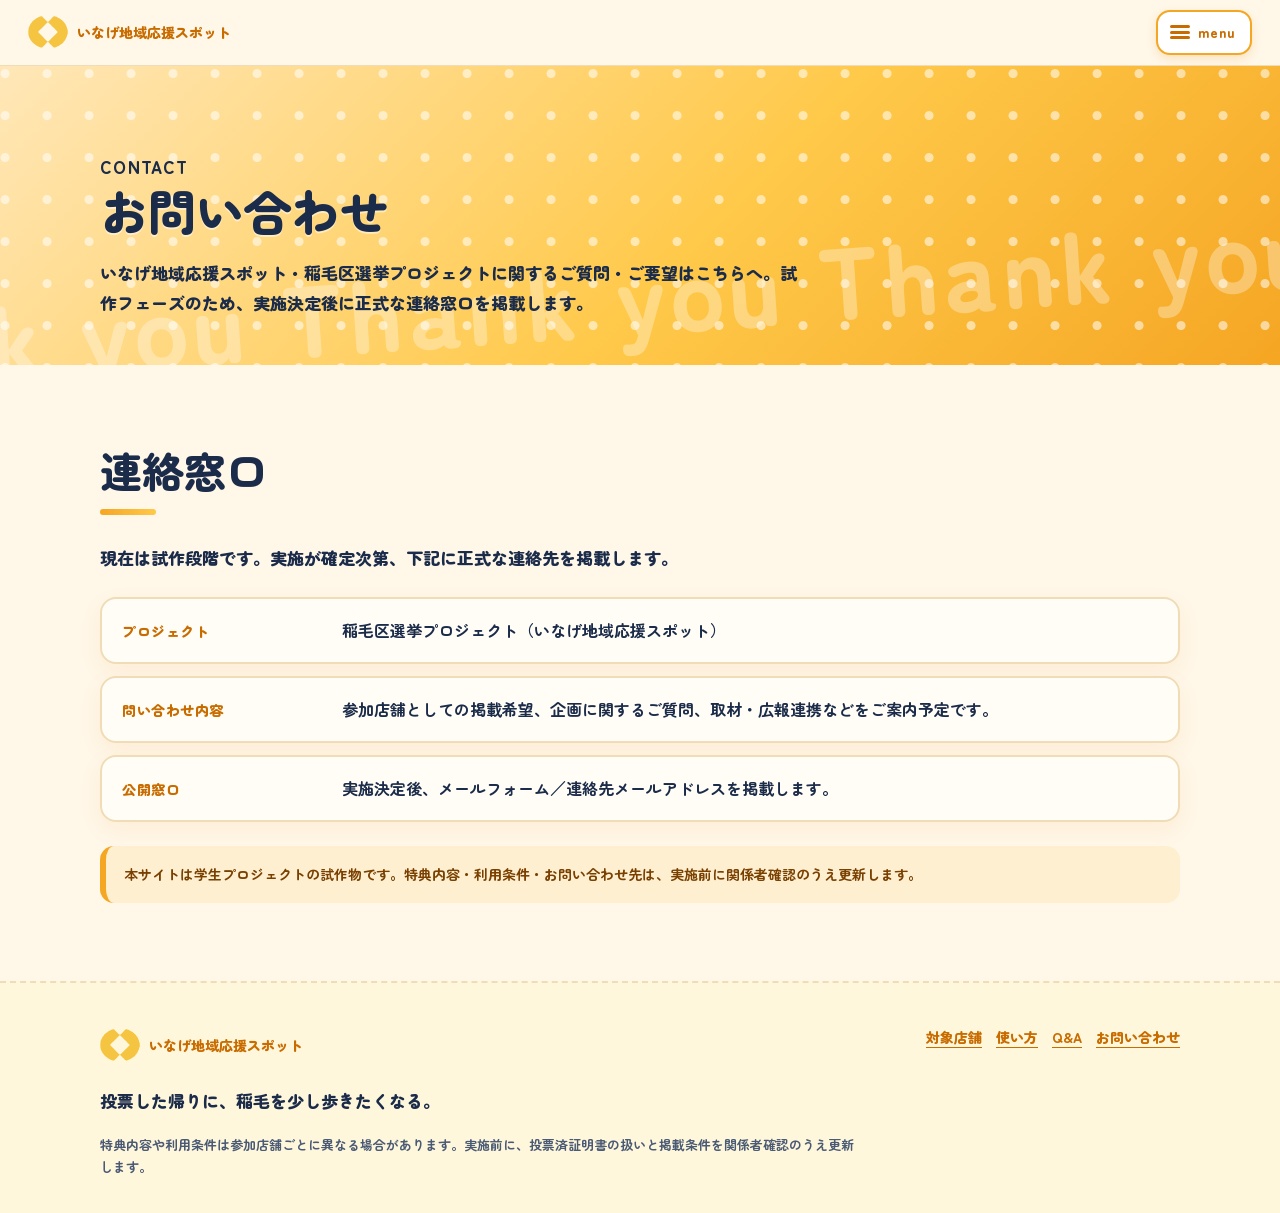
==== contact.html @ 552d1dd4 "Rebrand as pop city theme with hamburger menu and loader - Repaint palette to warm orange/cream/navy" ====
<!DOCTYPE html>
<html lang="ja">
<head>
  <meta charset="UTF-8">
  <meta name="viewport" content="width=device-width, initial-scale=1.0">
  <title>お問い合わせ | いなげ地域応援スポット</title>
  <meta name="description" content="いなげ地域応援スポット・稲毛区選挙プロジェクトへのお問い合わせページです。">
  <link rel="preconnect" href="https://fonts.googleapis.com">
  <link rel="preconnect" href="https://fonts.gstatic.com" crossorigin>
  <link href="https://fonts.googleapis.com/css2?family=Zen+Maru+Gothic:wght@500;700;900&display=swap" rel="stylesheet">
  <link rel="preload" as="image" href="assets/logo-inage.svg">
  <link rel="stylesheet" href="style.css">
</head>
<body>
  <div class="app-loader" id="appLoader" aria-hidden="true">
    <div class="app-loader__inner">
      <img class="app-loader__logo" src="assets/logo-inage.svg" alt="" width="240" height="240">
      <p class="app-loader__label">稲毛区選挙プロジェクト</p>
    </div>
  </div>
  <header class="site-header">
    <a class="brand" href="index.html" aria-label="いなげ地域応援スポット トップへ">
      <img class="brand__mark" src="assets/logo-inage.svg" alt="" width="40" height="40">
      <span>いなげ地域応援スポット</span>
    </a>
    <button class="menu-toggle" id="menuToggle" type="button" aria-label="メニューを開く" aria-controls="siteMenu" aria-expanded="false">
      <span class="menu-toggle__icon" aria-hidden="true">
        <span></span><span></span><span></span>
      </span>
      <span class="menu-toggle__label">menu</span>
    </button>
  </header>

  <div class="site-menu" id="siteMenu" aria-hidden="true">
    <div class="site-menu__backdrop" data-menu-close></div>
    <nav class="site-menu__panel" aria-label="サイトメニュー">
      <button class="site-menu__close" type="button" aria-label="メニューを閉じる" data-menu-close>
        <span aria-hidden="true">×</span>
      </button>
      <ul class="site-menu__list">
        <li><a href="index.html">対象店舗</a></li>
        <li><a href="how-to-use.html">使い方</a></li>
        <li><a href="index.html#faq">Q&amp;A</a></li>
        <li><a href="contact.html" aria-current="page">お問い合わせ</a></li>
      </ul>
    </nav>
  </div>

  <main>
    <section class="page-hero compact">
      <div class="container page-hero__grid">
        <div class="page-hero__copy">
          <p class="eyebrow">Contact</p>
          <h1>お問い合わせ</h1>
          <p>いなげ地域応援スポット・稲毛区選挙プロジェクトに関するご質問・ご要望はこちらへ。試作フェーズのため、実施決定後に正式な連絡窓口を掲載します。</p>
        </div>
      </div>
    </section>

    <section class="section contact-section" aria-labelledby="contact-title">
      <div class="container">
        <h2 id="contact-title">連絡窓口</h2>
        <p class="section-lead">現在は試作段階です。実施が確定次第、下記に正式な連絡先を掲載します。</p>
        <dl class="contact-list">
          <div class="contact-list__row">
            <dt>プロジェクト</dt>
            <dd>稲毛区選挙プロジェクト（いなげ地域応援スポット）</dd>
          </div>
          <div class="contact-list__row">
            <dt>問い合わせ内容</dt>
            <dd>参加店舗としての掲載希望、企画に関するご質問、取材・広報連携などをご案内予定です。</dd>
          </div>
          <div class="contact-list__row">
            <dt>公開窓口</dt>
            <dd>実施決定後、メールフォーム／連絡先メールアドレスを掲載します。</dd>
          </div>
        </dl>
        <p class="notice">本サイトは学生プロジェクトの試作物です。特典内容・利用条件・お問い合わせ先は、実施前に関係者確認のうえ更新します。</p>
      </div>
    </section>
  </main>

  <footer class="site-footer">
    <div class="container site-footer__inner">
      <div>
        <a class="brand site-footer__brand" href="index.html" aria-label="いなげ地域応援スポット トップへ">
          <img class="brand__mark" src="assets/logo-inage.svg" alt="" width="40" height="40">
          <span>いなげ地域応援スポット</span>
        </a>
        <p class="site-footer__message">投票した帰りに、稲毛を少し歩きたくなる。</p>
      </div>
      <nav class="site-footer__nav" aria-label="フッターナビゲーション">
        <a href="index.html">対象店舗</a>
        <a href="how-to-use.html">使い方</a>
        <a href="index.html#faq">Q&amp;A</a>
        <a href="contact.html" aria-current="page">お問い合わせ</a>
      </nav>
      <p class="site-footer__note">特典内容や利用条件は参加店舗ごとに異なる場合があります。実施前に、投票済証明書の扱いと掲載条件を関係者確認のうえ更新します。</p>
    </div>
  </footer>
  <script src="menu.js"></script>
  <script src="loader.js"></script>
</body>
</html>
---- style.css ----
:root {
  --ink: #1B2B4A;
  --ink-soft: #4A5A75;
  --muted: #8090A5;
  --paper: #FFF7E8;
  --surface: #ffffff;
  --blue: #F5A623;
  --blue-deep: #C96C00;
  --green: #E9A200;
  --coral: #D96F59;
  --cream: #FFEFD1;
  --mint: #FFF7DB;
  --line: #F0DDB8;
  --shadow: 0 16px 42px rgba(200, 108, 0, .16);
  --radius: 16px;
  --max: 1080px;
}

* {
  box-sizing: border-box;
}

html {
  scroll-behavior: smooth;
}

body {
  margin: 0;
  color: var(--ink);
  background: var(--paper);
  font-family: "Zen Maru Gothic", "Hiragino Maru Gothic ProN", "Hiragino Kaku Gothic ProN", "Hiragino Sans", "Yu Gothic", "Meiryo", system-ui, sans-serif;
  font-size: 16px;
  line-height: 1.75;
  letter-spacing: 0;
  overflow-x: hidden;
}

img {
  display: block;
  max-width: 100%;
}

a {
  color: inherit;
}

:focus-visible {
  outline: 3px solid rgba(245, 166, 35, .45);
  outline-offset: 3px;
}

.visually-hidden {
  position: absolute;
  width: 1px;
  height: 1px;
  padding: 0;
  margin: -1px;
  overflow: hidden;
  clip: rect(0, 0, 0, 0);
  white-space: nowrap;
  border: 0;
}

.site-header {
  position: sticky;
  top: 0;
  z-index: 20;
  display: flex;
  align-items: center;
  justify-content: space-between;
  gap: 14px;
  min-height: 62px;
  padding: 10px 16px;
  border-bottom: 1px solid rgba(223, 232, 239, .9);
  background: rgba(255, 253, 248, .94);
  backdrop-filter: blur(14px);
}

.brand {
  display: inline-flex;
  align-items: center;
  gap: 9px;
  color: var(--blue-deep);
  font-size: 14px;
  font-weight: 900;
  line-height: 1.3;
  text-decoration: none;
  white-space: nowrap;
}

.brand__mark {
  display: inline-grid;
  width: 34px;
  height: 34px;
  border-radius: 50%;
  background: var(--blue);
  color: #fff;
  place-items: center;
}

.site-nav {
  display: flex;
  gap: 10px;
  color: var(--ink-soft);
  font-size: 13px;
  font-weight: 900;
}

.site-nav a {
  text-decoration: none;
}

.site-nav a[aria-current="page"] {
  color: var(--blue-deep);
}

.eyebrow {
  margin: 0 0 10px;
  color: var(--coral);
  font-size: 13px;
  font-weight: 900;
  letter-spacing: .08em;
  text-transform: uppercase;
}

.page-hero h1 {
  margin: 0;
  color: var(--blue-deep);
  font-size: clamp(32px, 9vw, 58px);
  line-height: 1.22;
  font-weight: 900;
}

.page-hero p,
.section-lead {
  max-width: 720px;
  margin: 18px 0 0;
  color: var(--ink);
  font-size: 17px;
  font-weight: 800;
}

.button {
  display: inline-flex;
  align-items: center;
  justify-content: center;
  min-height: 50px;
  padding: 12px 18px;
  border-radius: 999px;
  border: 0;
  font: inherit;
  font-weight: 900;
  line-height: 1.25;
  text-align: center;
  text-decoration: none;
}

.button--primary {
  background: var(--blue);
  color: #fff;
  box-shadow: 0 10px 24px rgba(245, 166, 35, .26);
}

.button--outline {
  border: 2px solid rgba(245, 166, 35, .22);
  background: #fff;
  color: var(--blue-deep);
}

.section {
  padding: 58px 18px;
}

.container {
  width: min(100%, var(--max));
  margin: 0 auto;
}

.section h2 {
  margin: 0;
  color: var(--ink);
  font-size: clamp(28px, 7vw, 42px);
  line-height: 1.28;
  font-weight: 900;
}

.steps,
.shop-grid,
.product-grid {
  display: grid;
  gap: 16px;
}

.steps li,
.shop-card,
.product-card,
.detail-panel,
.tool-panel,
.faq-list details {
  border: 1px solid var(--line);
  border-radius: var(--radius);
  background: var(--surface);
  box-shadow: 0 8px 26px rgba(32, 48, 64, .07);
}

.steps li {
  padding: 20px;
}

.steps span {
  display: inline-flex;
  align-items: center;
  justify-content: center;
  min-width: 34px;
  min-height: 34px;
  padding: 0 10px;
  border-radius: 999px;
  background: var(--green);
  color: #fff;
  font-size: 13px;
  font-weight: 900;
}

.steps h3,
.shop-card h3,
.product-card h3 {
  margin: 14px 0 0;
  font-size: 20px;
  line-height: 1.38;
}

.steps p {
  margin: 8px 0 0;
  color: var(--ink-soft);
  font-weight: 700;
}

.how-to-use {
  background: var(--mint);
}

.steps {
  margin: 26px 0 0;
  padding: 0;
  list-style: none;
}

.notice {
  margin: 24px 0 0;
  padding: 16px 18px;
  border-left: 5px solid var(--coral);
  border-radius: var(--radius);
  background: var(--cream);
  color: #59493f;
  font-size: 14px;
  font-weight: 700;
}

.compact-notice {
  margin-top: 16px;
}

.page-hero {
  padding: 46px 18px 32px;
  background: linear-gradient(135deg, #fff2df, #ecf6ff);
}

.page-hero__grid {
  display: grid;
  gap: 22px;
}

.page-hero__media {
  width: min(100%, 360px);
  margin: 0 auto;
  overflow: hidden;
  border-radius: var(--radius);
  box-shadow: var(--shadow);
  background: var(--surface);
}

.page-hero__media img {
  width: 100%;
  aspect-ratio: 4 / 5;
  height: auto;
  object-fit: cover;
  object-position: center;
}

.page-hero__link {
  display: inline-flex;
  align-items: center;
  gap: 6px;
  margin-top: 14px;
  color: var(--blue-deep);
  font-size: 15px;
  font-weight: 900;
  text-decoration: underline;
  text-underline-offset: 4px;
}

.page-hero__link::after {
  content: "→";
  text-decoration: none;
}

.page-hero.compact h1 {
  font-size: clamp(31px, 8vw, 48px);
}

body[data-page="shops"] .page-hero {
  padding: 28px 18px 24px;
}

body[data-page="shops"] .page-hero__grid {
  gap: 14px;
}

body[data-page="shops"] .page-hero__copy p {
  margin-top: 8px;
  font-size: 15px;
}

body[data-page="shops"] .page-hero__media {
  width: 100%;
}

body[data-page="shops"] .page-hero__media img {
  aspect-ratio: 16 / 9;
}

.shop-browser {
  background: #fff;
}

.quick-guide {
  display: grid;
  gap: 12px;
  margin: 0;
  padding: 12px 14px;
  border-left: 4px solid var(--green);
  border-radius: var(--radius);
  background: var(--mint);
}

.quick-guide__image {
  margin: 0;
  overflow: hidden;
  border-radius: var(--radius);
  background: #fff;
}

.quick-guide__image img {
  width: 100%;
  aspect-ratio: 2 / 1;
  height: auto;
  max-height: 150px;
  object-fit: cover;
}

.quick-guide__content {
  display: grid;
  gap: 12px;
}

.quick-guide p {
  margin: 0;
  color: var(--ink-soft);
  font-size: 14px;
  font-weight: 700;
}

.quick-guide strong {
  color: var(--ink);
  font-weight: 900;
}

.quick-guide .button {
  width: 100%;
  min-height: 44px;
  padding-block: 9px;
  font-size: 14px;
}

.tool-panel {
  display: grid;
  gap: 12px;
  padding: 14px;
  margin-bottom: 14px;
}

.search-box {
  display: grid;
  gap: 8px;
  color: var(--ink);
  font-size: 14px;
  font-weight: 900;
}

.search-box input {
  width: 100%;
  min-height: 48px;
  padding: 11px 14px;
  border: 1px solid var(--line);
  border-radius: var(--radius);
  color: var(--ink);
  font: inherit;
}

.filter-row {
  display: flex;
  flex-wrap: nowrap;
  gap: 8px;
  margin: 0 -14px -4px;
  padding: 0 14px 4px;
  overflow-x: auto;
  overscroll-behavior-x: contain;
  scrollbar-width: none;
}

.filter-row::-webkit-scrollbar {
  display: none;
}

.tag-row,
.shop-card__actions,
.detail-actions {
  display: flex;
  flex-wrap: wrap;
  gap: 8px;
}

.chip {
  min-height: 38px;
  padding: 7px 12px;
  border: 1px solid var(--line);
  border-radius: 999px;
  background: #fff;
  color: var(--ink-soft);
  font: inherit;
  font-size: 14px;
  font-weight: 900;
}

.filter-row .chip {
  flex: 0 0 auto;
}

.chip.is-active {
  border-color: var(--blue);
  background: rgba(245, 166, 35, .1);
  color: var(--blue-deep);
}

.location-panel {
  display: grid;
  gap: 12px;
  margin-bottom: 24px;
  padding: 14px;
  border: 1px solid rgba(233, 162, 0, .24);
  border-radius: var(--radius);
  background: var(--mint);
}

.location-panel[hidden] {
  display: none;
}

.location-panel__copy {
  display: grid;
  gap: 3px;
}

.location-panel__title {
  margin: 0;
  color: var(--ink);
  font-size: 15px;
  font-weight: 900;
  line-height: 1.45;
}

.location-panel__copy p:not(.location-panel__title) {
  margin: 0;
  color: var(--ink-soft);
  font-size: 13px;
  font-weight: 700;
  line-height: 1.6;
}

.location-panel__actions {
  display: grid;
  grid-template-columns: minmax(0, 1fr) auto;
  gap: 8px;
}

.location-panel__actions .button {
  min-height: 40px;
  padding: 8px 12px;
  font-size: 13px;
}

.location-panel__actions .button:disabled {
  cursor: default;
  opacity: .7;
}

.location-panel.is-active {
  border-color: rgba(245, 166, 35, .24);
  background: #FFF3D6;
}

.list-head {
  display: flex;
  align-items: end;
  justify-content: space-between;
  gap: 14px;
  margin-bottom: 18px;
}

.list-head h2 {
  margin: 0;
}

.result-count {
  margin: 0;
  color: var(--blue-deep);
  font-size: 16px;
  font-weight: 900;
}

.shop-card {
  padding: 14px;
}

.shop-card__gallery {
  position: relative;
  margin: -14px -14px 14px;
  overflow: hidden;
  border-radius: var(--radius) var(--radius) 0 0;
  background: #FFF3D6;
}

.shop-card__gallery-track {
  display: flex;
  overflow-x: auto;
  scroll-snap-type: x mandatory;
  scroll-behavior: smooth;
  scrollbar-width: none;
}

.shop-card__gallery-track::-webkit-scrollbar {
  display: none;
}

.shop-card__gallery-slide {
  flex: 0 0 100%;
  margin: 0;
  scroll-snap-align: start;
}

.shop-card__gallery-slide img {
  width: 100%;
  aspect-ratio: 4 / 3;
  height: auto;
  object-fit: cover;
  object-position: center;
}

.shop-card__gallery-dots {
  position: absolute;
  right: 10px;
  bottom: 10px;
  display: flex;
  gap: 5px;
  padding: 4px 6px;
  border-radius: 999px;
  background: rgba(34, 49, 66, .42);
}

.shop-card__gallery-dot {
  width: 6px;
  height: 6px;
  border-radius: 50%;
  background: rgba(255, 255, 255, .58);
}

.shop-card__gallery-dot.is-active {
  background: #fff;
}

.product-card__image,
.detail-panel__image {
  margin: -18px -18px 16px;
  overflow: hidden;
  background: #FFF3D6;
}

.product-card__image img,
.detail-panel__image img {
  width: 100%;
  aspect-ratio: 3 / 2;
  height: auto;
  object-fit: cover;
  object-position: center;
  border-radius: var(--radius) var(--radius) 0 0;
  border-bottom: 1px solid var(--line);
}

.shop-card__top {
  display: flex;
  align-items: center;
  gap: 10px;
}

.shop-card__top .sample-label {
  margin-left: auto;
}

.genre-icon {
  display: inline-grid;
  place-items: center;
  flex-shrink: 0;
  width: 42px;
  height: 42px;
  border-radius: 13px;
  background: rgba(245, 166, 35, .09);
}

.genre-icon img {
  width: 26px;
  height: 26px;
}

.shop-card .genre-icon {
  width: 34px;
  height: 34px;
  border-radius: 11px;
}

.shop-card .genre-icon img {
  width: 22px;
  height: 22px;
}

.genre-icon--lg {
  width: 56px;
  height: 56px;
  border-radius: 16px;
  margin-bottom: 14px;
  background: rgba(255, 255, 255, .85);
  box-shadow: 0 6px 18px rgba(32, 48, 64, .08);
}

.genre-icon--lg img {
  width: 34px;
  height: 34px;
}

.shop-card__genre,
.sample-label,
.tag {
  display: inline-flex;
  align-items: center;
  width: fit-content;
  min-height: 28px;
  padding: 5px 10px;
  border-radius: 999px;
  font-size: 13px;
  font-weight: 900;
  line-height: 1.2;
}

.shop-card__genre {
  background: rgba(245, 166, 35, .1);
  color: var(--blue-deep);
}

.sample-label {
  background: rgba(217, 111, 89, .12);
  color: #984b3b;
}

.tag {
  background: rgba(233, 162, 0, .12);
  color: #7A4000;
}

.shop-card__meta {
  margin: 8px 0 0;
  color: var(--ink-soft);
  font-size: 14px;
  font-weight: 700;
}

.shop-card__map-link {
  display: inline-flex;
  align-items: center;
  gap: 5px;
  margin-top: 8px;
  color: var(--blue-deep);
  font-size: 14px;
  font-weight: 900;
  line-height: 1.3;
  text-decoration: none;
}

.shop-card__map-link img {
  width: 16px;
  height: 16px;
  flex-shrink: 0;
}

.shop-card__map-link:hover {
  text-decoration: underline;
}

.shop-card h3 {
  margin-top: 10px;
  font-size: 18px;
}

.tag-row {
  margin-top: 14px;
}

.shop-card__actions {
  margin-top: 14px;
}

.detail-actions {
  margin-top: 18px;
}

.more-actions {
  display: flex;
  justify-content: center;
  margin-top: 24px;
}

.more-actions .button {
  min-width: min(100%, 220px);
}

.shop-card__actions .button,
.detail-actions .button {
  flex: 1 1 120px;
  min-height: 42px;
  padding: 8px 14px;
  font-size: 14px;
}

.empty-state {
  padding: 20px;
  border-radius: var(--radius);
  background: var(--cream);
  color: var(--ink-soft);
  font-weight: 800;
}

.shop-grid .empty-state {
  grid-column: 1 / -1;
}

.shop-detail-lead {
  max-width: 720px;
}

.detail-layout {
  display: grid;
  gap: 18px;
}

.detail-panel,
.product-card {
  padding: 18px;
}

.detail-panel h2,
.product-area h2 {
  margin: 0 0 16px;
  font-size: 24px;
}

.detail-panel__summary {
  margin: 0 0 16px;
  color: var(--ink-soft);
  font-weight: 700;
}

.detail-panel dl {
  display: grid;
  gap: 12px;
  margin: 0;
}

.detail-panel div {
  display: grid;
  grid-template-columns: 72px 1fr;
  gap: 10px;
}

.detail-panel dt {
  color: var(--green);
  font-weight: 900;
}

.detail-panel dd {
  margin: 0;
  color: var(--ink-soft);
  font-weight: 700;
}

.product-card__benefit {
  margin: 10px 0 0;
  color: var(--blue-deep);
  font-weight: 900;
}

.product-card__condition {
  margin: 8px 0 0;
  color: var(--ink-soft);
  font-size: 14px;
  font-weight: 700;
}

.faq-section {
  background: #fff;
}

.faq-list {
  display: grid;
  gap: 12px;
  margin-top: 22px;
}

.faq-list details {
  padding: 0;
}

.faq-list summary {
  cursor: pointer;
  padding: 18px;
  color: var(--ink);
  font-weight: 900;
}

.faq-list p {
  margin: 0;
  padding: 0 18px 18px;
  color: var(--ink-soft);
  font-weight: 700;
}

.site-footer {
  padding: 34px 18px 28px;
  border-top: 1px solid var(--line);
  background: #FFF7DB;
}

.site-footer__inner {
  display: grid;
  gap: 18px;
}

.site-footer__brand {
  color: var(--blue-deep);
  white-space: normal;
}

.site-footer__message {
  max-width: 520px;
  margin: 14px 0 0;
  color: var(--ink);
  font-size: 17px;
  font-weight: 900;
}

.site-footer__nav {
  display: flex;
  flex-wrap: wrap;
  gap: 14px;
  color: var(--blue-deep);
  font-size: 14px;
  font-weight: 900;
}

.site-footer__nav a {
  text-decoration: underline;
  text-underline-offset: 4px;
}

.site-footer__note {
  margin: 0;
  color: var(--ink-soft);
  font-size: 13px;
  font-weight: 700;
}

@media (min-width: 760px) {
  .site-header {
    padding-inline: 28px;
  }

  .site-nav {
    gap: 18px;
    font-size: 14px;
  }

  .section {
    padding: 78px 28px;
  }

  .page-hero {
    padding: 68px 28px 48px;
  }

  .page-hero__grid {
    grid-template-columns: minmax(0, 1fr) minmax(240px, 340px);
    align-items: center;
    gap: 38px;
  }

  .page-hero__media {
    margin: 0;
    justify-self: end;
    grid-column: 2;
    grid-row: 1 / span 2;
  }

  body[data-page="shops"] .page-hero {
    padding: 68px 28px 48px;
  }

  body[data-page="shops"] .page-hero__grid {
    gap: 26px 38px;
  }

  body[data-page="shops"] .page-hero__copy p {
    margin-top: 18px;
    font-size: 17px;
  }

  body[data-page="shops"] .page-hero__media {
    width: min(100%, 360px);
  }

  body[data-page="shops"] .page-hero__media img {
    aspect-ratio: 4 / 5;
  }

  .quick-guide {
    grid-template-columns: minmax(220px, 34%) minmax(0, 1fr);
    align-items: center;
    gap: 18px;
  }

  .quick-guide__image img {
    max-height: none;
  }

  .quick-guide .button {
    width: fit-content;
  }

  .location-panel {
    grid-template-columns: minmax(0, 1fr) auto;
    align-items: center;
  }

  .steps {
    grid-template-columns: repeat(3, minmax(0, 1fr));
  }

  .shop-grid {
    grid-template-columns: repeat(2, minmax(0, 1fr));
  }

  .detail-layout {
    grid-template-columns: 320px 1fr;
    align-items: start;
  }

  .product-grid {
    grid-template-columns: repeat(2, minmax(0, 1fr));
  }

  .site-footer {
    padding: 42px 28px 34px;
  }

  .site-footer__inner {
    grid-template-columns: minmax(0, 1fr) auto;
    align-items: start;
  }

  .site-footer__note {
    grid-column: 1 / -1;
    max-width: 760px;
  }
}

@media (min-width: 1120px) {
  .shop-grid {
    grid-template-columns: repeat(3, minmax(0, 1fr));
  }
}

@media (max-width: 430px) {
  .brand {
    font-size: 13px;
  }

  .site-nav {
    gap: 8px;
    font-size: 12px;
  }
}

@media (max-width: 360px) {
  .brand {
    font-size: 12px;
  }

  .brand__mark {
    width: 30px;
    height: 30px;
  }
}

/* ============================================================
   Pop City theme — decoration layer
   ============================================================ */

.page-hero {
  position: relative;
  overflow: hidden;
  background:
    radial-gradient(circle at 12% 18%, rgba(255, 255, 255, .55) 0 4px, transparent 5px) 0 0 / 42px 42px,
    linear-gradient(135deg, #FFE7B8 0%, #FFC94A 55%, #F5A623 100%);
}

.page-hero::before {
  content: "Thank you Thank you Thank you Thank you Thank you Thank you";
  position: absolute;
  inset: auto -20% 8% -20%;
  color: rgba(255, 255, 255, .32);
  font-family: "Zen Maru Gothic", sans-serif;
  font-size: clamp(42px, 11vw, 92px);
  font-weight: 900;
  letter-spacing: .04em;
  white-space: nowrap;
  line-height: 1;
  transform: rotate(-4deg);
  pointer-events: none;
  z-index: 0;
}

.page-hero .container {
  position: relative;
  z-index: 1;
}

.page-hero h1 {
  color: var(--ink);
  text-shadow: 0 2px 0 rgba(255, 255, 255, .5);
}

.page-hero__media {
  border: 3px solid #ffffff;
  border-radius: 22px;
  box-shadow: 0 20px 40px rgba(200, 108, 0, .28);
}

/* Cards get a chunkier warm border + folded-corner tag */
.shop-card,
.product-card,
.steps li,
.detail-panel,
.tool-panel {
  border: 2px solid #F0DDB8;
  border-radius: 18px;
  box-shadow: 0 10px 28px rgba(224, 131, 0, .1);
}

.product-card {
  position: relative;
}

.product-card::after {
  content: "";
  position: absolute;
  right: 14px;
  bottom: 14px;
  width: 22px;
  height: 22px;
  background:
    linear-gradient(135deg, transparent 48%, #F5A623 49%);
  border-radius: 4px;
  pointer-events: none;
  filter: drop-shadow(0 2px 3px rgba(224, 131, 0, .35));
}

/* Quick guide: warm accent bar */
.quick-guide {
  border-left: 6px solid #F5A623;
  border-radius: 18px;
}

.quick-guide__image {
  border-radius: 14px;
}

/* Buttons */
.button--primary {
  background: linear-gradient(135deg, #F5A623, #E08300);
  box-shadow: 0 10px 22px rgba(224, 131, 0, .32);
}

.button--primary:hover,
.button--primary:focus-visible {
  filter: brightness(1.05);
}

.button--outline {
  border: 2px solid #F5A623;
  color: #C96C00;
}

/* Header brand mark: warm circle */
.site-header {
  background: rgba(255, 247, 232, .94);
  border-bottom-color: #F0DDB8;
}

.brand__mark {
  background: linear-gradient(135deg, #F5A623, #E08300);
  box-shadow: 0 4px 10px rgba(224, 131, 0, .3);
}

/* Eyebrow: warm brand */
.eyebrow {
  color: #C96C00;
}

/* Steps badges: warm gradient */
.steps span {
  background: linear-gradient(135deg, #F5A623, #E08300);
  box-shadow: 0 4px 10px rgba(224, 131, 0, .25);
}

.steps li {
  background: #FFFDF5;
}

/* Location panel */
.location-panel {
  border-color: #F0DDB8;
  background: #FFF7DB;
  border-radius: 18px;
}

.location-panel.is-active {
  border-color: rgba(245, 166, 35, .35);
  background: #FFEFD1;
}

/* Notice */
.notice {
  border-left: 6px solid #F5A623;
  border-radius: 14px;
  background: #FFEFD1;
  color: #7A4000;
}

/* Search input */
.search-box input {
  border: 2px solid #F0DDB8;
  border-radius: 14px;
  background: #FFFDF5;
}

.search-box input:focus {
  border-color: #F5A623;
  outline: 3px solid rgba(245, 166, 35, .3);
  outline-offset: 0;
}

.tool-panel {
  background: #FFFDF5;
}

/* Chips */
.chip {
  border: 2px solid #F0DDB8;
  background: #FFFDF5;
}

.chip.is-active {
  background: #FFE7B8;
  color: #7A4000;
  border-color: #F5A623;
}

/* FAQ: orange triangle marker */
.faq-list details {
  background: #FFFDF5;
  border: 2px solid #F0DDB8;
  border-radius: 16px;
  overflow: hidden;
}

.faq-list summary {
  position: relative;
  padding-right: 46px;
  list-style: none;
}

.faq-list summary::-webkit-details-marker {
  display: none;
}

.faq-list summary::after {
  content: "";
  position: absolute;
  right: 18px;
  top: 50%;
  width: 0;
  height: 0;
  border-top: 8px solid transparent;
  border-bottom: 8px solid transparent;
  border-left: 12px solid #F5A623;
  transform: translateY(-50%) rotate(0deg);
  transform-origin: 30% 50%;
  transition: transform .18s ease;
}

.faq-list details[open] summary::after {
  transform: translateY(-50%) rotate(90deg);
}

.faq-section {
  background: var(--paper);
}

/* How-to-use section warm */
.how-to-use {
  background: #FFF7DB;
}

/* Result count / accent text */
.result-count,
.shop-card__map-link,
.product-card__benefit,
.detail-panel dt,
.site-nav a[aria-current="page"] {
  color: #C96C00;
}

/* Footer: dashed warm top border */
.site-footer {
  border-top: 2px dashed #F0DDB8;
}

.site-footer__brand,
.site-footer__nav {
  color: #C96C00;
}

/* Section heading tiny warm underline */
.section h2 {
  position: relative;
  padding-bottom: 10px;
}

.section h2::after {
  content: "";
  display: block;
  width: 56px;
  height: 6px;
  margin-top: 12px;
  border-radius: 999px;
  background: linear-gradient(90deg, #F5A623, #FFC94A);
}

/* Focus visible: orange */
:focus-visible {
  outline: 3px solid rgba(245, 166, 35, .55);
  outline-offset: 3px;
}

/* Genre icon: warm bg */
.genre-icon {
  background: #FFE7B8;
}

/* Shop card genre chip */
.shop-card__genre {
  background: #FFE7B8;
  color: #7A4000;
}

/* Sample label: keep coral for "sample" warning contrast */
.sample-label {
  background: rgba(217, 111, 89, .16);
  color: #984B3B;
}

@media (min-width: 760px) {
  .page-hero::before {
    font-size: clamp(64px, 8vw, 120px);
  }
}

/* Header brand: SVG logo override (no orange circle bg) */
img.brand__mark {
  width: 40px;
  height: 40px;
  padding: 0;
  border-radius: 0;
  background: none;
  box-shadow: none;
  object-fit: contain;
}

/* ============================================================
   App loader (initial-visit only)
   ============================================================ */

.app-loader {
  position: fixed;
  inset: 0;
  z-index: 9999;
  display: grid;
  place-items: center;
  background: var(--paper);
  opacity: 1;
  transition: opacity .4s ease;
}

.app-loader.is-hidden {
  opacity: 0;
  pointer-events: none;
}

.app-loader.is-removed {
  display: none;
}

.app-loader__inner {
  display: grid;
  gap: 24px;
  place-items: center;
  padding: 32px;
}

.app-loader__logo {
  width: min(56vw, 240px);
  height: auto;
  animation: appLoaderPulse 1.6s ease-in-out infinite;
}

.app-loader__label {
  margin: 0;
  color: var(--ink);
  font-family: "Zen Maru Gothic", "Hiragino Maru Gothic ProN", "Hiragino Kaku Gothic ProN", "Hiragino Sans", "Yu Gothic", "Meiryo", system-ui, sans-serif;
  font-size: clamp(18px, 4.4vw, 26px);
  font-weight: 900;
  letter-spacing: .06em;
  text-align: center;
}

@keyframes appLoaderPulse {
  0%, 100% { transform: scale(1); }
  50% { transform: scale(1.06); }
}

@media (prefers-reduced-motion: reduce) {
  .app-loader__logo { animation: none; }
  .app-loader { transition: none; }
}

/* ============================================================
   Hamburger menu button + drawer
   ============================================================ */

.site-nav { display: none; }

.menu-toggle {
  display: inline-flex;
  align-items: center;
  gap: 8px;
  padding: 8px 14px 8px 12px;
  border: 2px solid #F5A623;
  border-radius: 14px;
  background: #ffffff;
  color: #C96C00;
  font: inherit;
  font-weight: 900;
  cursor: pointer;
  box-shadow: 0 4px 10px rgba(224, 131, 0, .18);
  transition: background .15s ease, transform .1s ease;
}

.menu-toggle:hover { background: #FFF7DB; }
.menu-toggle:active { transform: translateY(1px); }

.menu-toggle__icon {
  position: relative;
  display: inline-flex;
  flex-direction: column;
  justify-content: space-between;
  width: 20px;
  height: 14px;
}

.menu-toggle__icon > span {
  display: block;
  width: 100%;
  height: 3px;
  border-radius: 999px;
  background: #C96C00;
  transition: transform .25s ease, opacity .18s ease;
  transform-origin: center;
}

.menu-toggle.is-active .menu-toggle__icon > span:nth-child(1) {
  transform: translateY(5.5px) rotate(45deg);
}
.menu-toggle.is-active .menu-toggle__icon > span:nth-child(2) {
  opacity: 0;
}
.menu-toggle.is-active .menu-toggle__icon > span:nth-child(3) {
  transform: translateY(-5.5px) rotate(-45deg);
}

.menu-toggle__label {
  font-size: 14px;
  letter-spacing: .04em;
}

.site-menu {
  position: fixed;
  inset: 0;
  z-index: 200;
  visibility: hidden;
  opacity: 0;
  transition: opacity .22s ease, visibility 0s linear .22s;
}

.site-menu.is-open {
  visibility: visible;
  opacity: 1;
  transition: opacity .22s ease, visibility 0s linear 0s;
}

.site-menu__backdrop {
  position: absolute;
  inset: 0;
  background: rgba(27, 43, 74, .48);
  cursor: pointer;
}

.site-menu__panel {
  position: absolute;
  top: 0;
  right: 0;
  height: 100%;
  width: min(88vw, 360px);
  padding: 68px 26px 32px;
  background: var(--paper);
  border-left: 4px solid #F5A623;
  box-shadow: -18px 0 40px rgba(200, 108, 0, .18);
  transform: translateX(100%);
  transition: transform .28s ease;
  overflow-y: auto;
}

.site-menu.is-open .site-menu__panel {
  transform: translateX(0);
}

.site-menu__close {
  position: absolute;
  top: 14px;
  right: 14px;
  width: 42px;
  height: 42px;
  padding: 0;
  border: 2px solid #F5A623;
  border-radius: 999px;
  background: #ffffff;
  color: #C96C00;
  font-size: 24px;
  font-weight: 900;
  line-height: 1;
  cursor: pointer;
}

.site-menu__close:hover { background: #FFF7DB; }

.site-menu__list {
  display: grid;
  gap: 4px;
  margin: 0;
  padding: 0;
  list-style: none;
}

.site-menu__list a {
  display: block;
  padding: 16px 14px;
  border-radius: 14px;
  color: var(--ink);
  font-size: 18px;
  font-weight: 900;
  text-decoration: none;
  transition: background .15s ease;
}

.site-menu__list a:hover,
.site-menu__list a:focus-visible {
  background: #FFEFD1;
  color: #C96C00;
}

.site-menu__list a[aria-current="page"] {
  background: linear-gradient(135deg, #FFE7B8, #FFC94A);
  color: #7A4000;
}

body.has-menu-open {
  overflow: hidden;
}

/* ============================================================
   Contact page
   ============================================================ */

.contact-section {
  background: var(--paper);
}

.contact-list {
  display: grid;
  gap: 12px;
  margin: 24px 0 0;
  padding: 0;
}

.contact-list__row {
  display: grid;
  grid-template-columns: 1fr;
  gap: 6px;
  padding: 18px 20px;
  border: 2px solid #F0DDB8;
  border-radius: 16px;
  background: #FFFDF5;
  box-shadow: 0 8px 22px rgba(224, 131, 0, .08);
}

.contact-list__row dt {
  margin: 0;
  color: #C96C00;
  font-size: 14px;
  font-weight: 900;
  letter-spacing: .04em;
}

.contact-list__row dd {
  margin: 0;
  color: var(--ink);
  font-weight: 700;
  line-height: 1.7;
}

@media (min-width: 760px) {
  .contact-list__row {
    grid-template-columns: 200px 1fr;
    gap: 20px;
    align-items: baseline;
  }
}
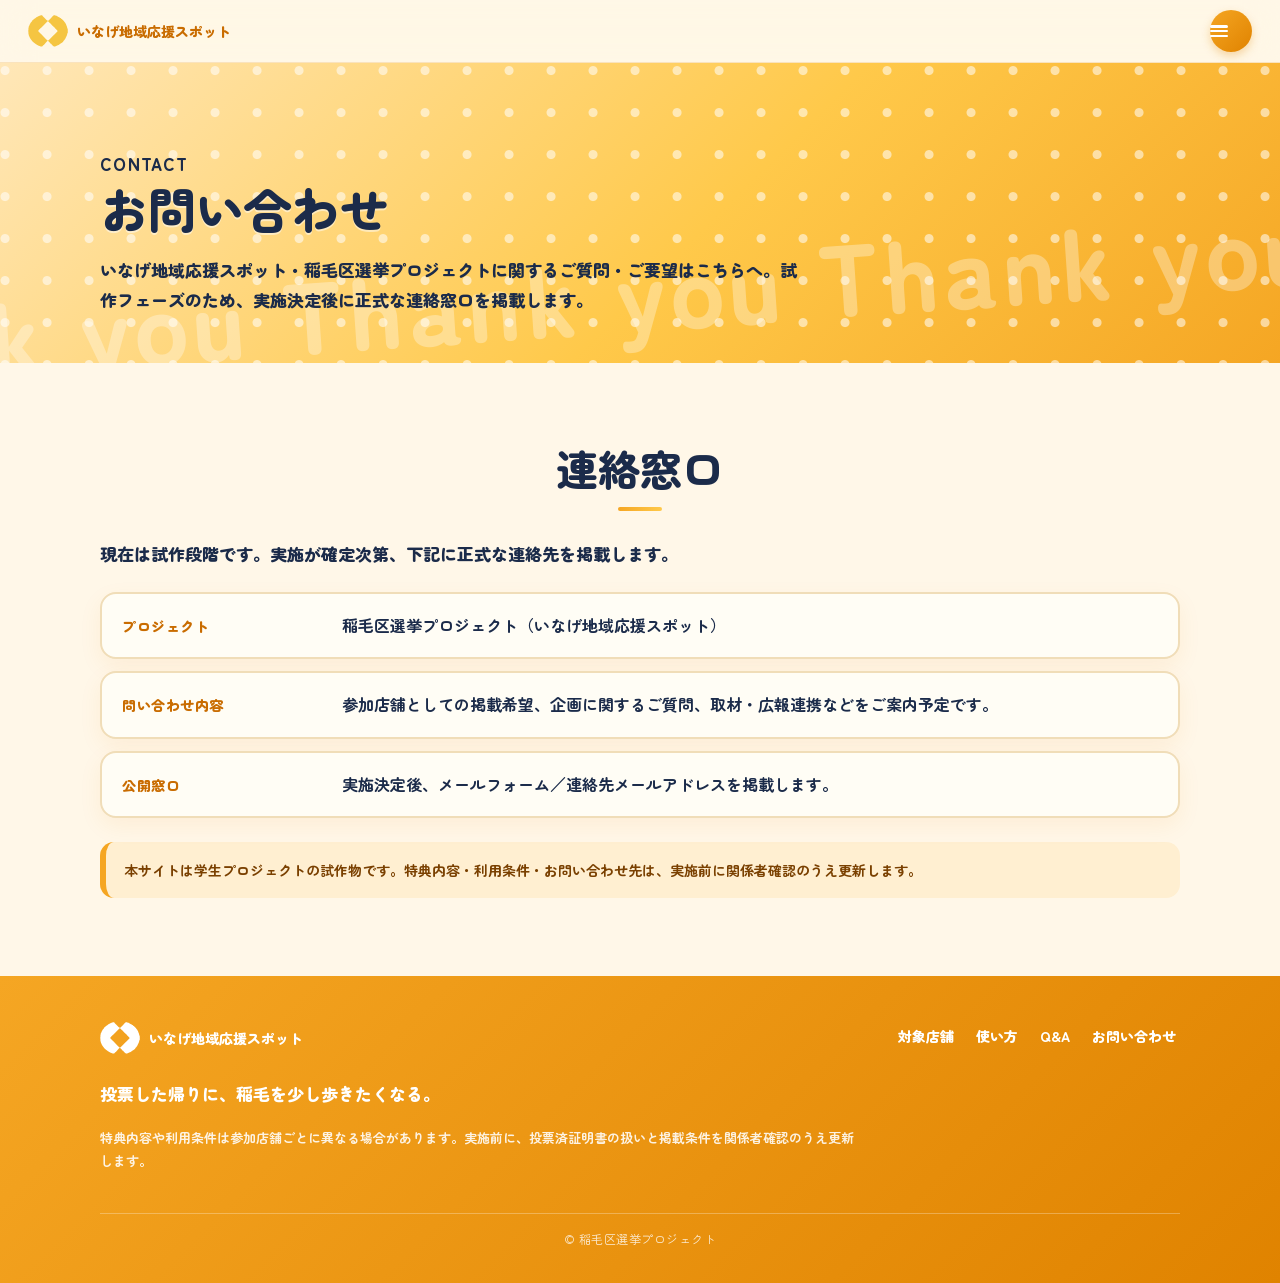
==== commit f56f5b51: "Refine mock parity: circular menu, centered headings, card badge, header blend - Menu toggle: option" ====
--- a/contact.html
+++ b/contact.html
@@ -96,6 +96,7 @@
         <a href="contact.html" aria-current="page">お問い合わせ</a>
       </nav>
       <p class="site-footer__note">特典内容や利用条件は参加店舗ごとに異なる場合があります。実施前に、投票済証明書の扱いと掲載条件を関係者確認のうえ更新します。</p>
+      <p class="site-footer__credit">© 稲毛区選挙プロジェクト</p>
     </div>
   </footer>
   <script src="menu.js"></script>
--- a/style.css
+++ b/style.css
@@ -853,8 +853,9 @@
 
 .site-footer {
   padding: 34px 18px 28px;
-  border-top: 1px solid var(--line);
-  background: #FFF7DB;
+  border-top: 0;
+  background: linear-gradient(135deg, #F5A623 0%, #E08300 100%);
+  color: #FFFFFF;
 }
 
 .site-footer__inner {
@@ -863,14 +864,14 @@
 }
 
 .site-footer__brand {
-  color: var(--blue-deep);
+  color: #FFFFFF;
   white-space: normal;
 }
 
 .site-footer__message {
   max-width: 520px;
   margin: 14px 0 0;
-  color: var(--ink);
+  color: #FFFFFF;
   font-size: 17px;
   font-weight: 900;
 }
@@ -879,19 +880,27 @@
   display: flex;
   flex-wrap: wrap;
   gap: 14px;
-  color: var(--blue-deep);
+  color: #FFFFFF;
   font-size: 14px;
   font-weight: 900;
 }
 
 .site-footer__nav a {
-  text-decoration: underline;
-  text-underline-offset: 4px;
+  color: #FFFFFF;
+  text-decoration: none;
+  padding: 6px 4px;
+  border-bottom: 2px solid transparent;
+  transition: border-color .15s ease;
+}
+
+.site-footer__nav a:hover,
+.site-footer__nav a:focus-visible {
+  border-bottom-color: #FFFFFF;
 }
 
 .site-footer__note {
   margin: 0;
-  color: var(--ink-soft);
+  color: rgba(255, 255, 255, .88);
   font-size: 13px;
   font-weight: 700;
 }
@@ -1072,7 +1081,6 @@
 }
 
 /* Cards get a chunkier warm border + folded-corner tag */
-.shop-card,
 .product-card,
 .steps li,
 .detail-panel,
@@ -1080,6 +1088,14 @@
   border: 2px solid #F0DDB8;
   border-radius: 18px;
   box-shadow: 0 10px 28px rgba(224, 131, 0, .1);
+}
+
+/* Shop card: mock-style thick orange frame */
+.shop-card {
+  border: 5px solid #F5A623;
+  border-radius: 20px;
+  box-shadow: 0 12px 28px rgba(224, 131, 0, .14);
+  background: #FFFFFF;
 }
 
 .product-card {
@@ -1256,14 +1272,19 @@
   color: #C96C00;
 }
 
-/* Footer: dashed warm top border */
+/* Footer overrides — deep orange */
 .site-footer {
-  border-top: 2px dashed #F0DDB8;
+  border-top: 0;
 }
 
 .site-footer__brand,
-.site-footer__nav {
-  color: #C96C00;
+.site-footer__nav,
+.site-footer__nav a {
+  color: #FFFFFF;
+}
+
+.site-footer .brand__mark {
+  filter: brightness(0) invert(1);
 }
 
 /* Section heading tiny warm underline */
@@ -1581,3 +1602,595 @@
   }
 }
 
+/* ============================================================
+   Location panel: compact / expanded toggle
+   ============================================================ */
+
+.location-panel__chip {
+  display: inline-flex;
+  align-items: center;
+  gap: 8px;
+  padding: 8px 14px 8px 12px;
+  border: 2px solid #F0DDB8;
+  border-radius: 999px;
+  background: #FFFDF5;
+  color: #7A4000;
+  font: inherit;
+  font-size: 13px;
+  font-weight: 900;
+  cursor: pointer;
+  box-shadow: 0 3px 8px rgba(224, 131, 0, .1);
+  transition: background .15s ease, transform .08s ease;
+}
+
+.location-panel__chip:hover,
+.location-panel__chip:focus-visible {
+  background: #FFEFD1;
+}
+
+.location-panel__chip:active {
+  transform: translateY(1px);
+}
+
+.location-panel__chip[hidden] {
+  display: none;
+}
+
+.location-panel__chip-icon {
+  width: 16px;
+  height: 16px;
+  flex-shrink: 0;
+}
+
+.location-panel__chip-toggle {
+  color: #C96C00;
+  font-size: 14px;
+  line-height: 1;
+}
+
+.location-panel.is-compact {
+  padding: 0;
+  border: 0;
+  background: transparent;
+  box-shadow: none;
+  margin-bottom: 18px;
+}
+
+.location-panel.is-compact .location-panel__body {
+  display: none;
+}
+
+/* ============================================================
+   Home hero (page-hero--home) — mock-style celebration FV
+   ============================================================ */
+
+body[data-page="shops"] .page-hero--home {
+  position: relative;
+  overflow: hidden;
+  padding: 0;
+  min-height: 640px;
+  background:
+    radial-gradient(circle at 12% 18%, rgba(255, 255, 255, .45) 0 4px, transparent 5px) 0 0 / 42px 42px,
+    linear-gradient(180deg, #FFD98A 0%, #FFC24A 45%, #F5A623 100%);
+}
+
+.page-hero--home::before {
+  font-size: clamp(56px, 13vw, 128px);
+  inset: 28% -30% auto -30%;
+  color: rgba(255, 255, 255, .32);
+  transform: rotate(-4deg);
+  z-index: 1;
+}
+
+body[data-page="shops"] .page-hero--home .page-hero__inner {
+  position: relative;
+  z-index: 5;
+  display: block;
+  padding: 220px 20px 90px;
+  text-align: center;
+}
+
+.page-hero__eyebrow {
+  margin: 0 0 8px;
+  color: #1B2B4A;
+  font-size: clamp(15px, 3.6vw, 20px);
+  font-weight: 900;
+  letter-spacing: .04em;
+  text-shadow: 0 1px 0 rgba(255, 255, 255, .5);
+}
+
+.page-hero__title {
+  margin: 0;
+  color: #1B2B4A;
+  font-size: clamp(26px, 6vw, 44px);
+  font-weight: 900;
+  line-height: 1.35;
+  text-shadow: 0 2px 0 rgba(255, 255, 255, .55);
+}
+
+.page-hero__title::after {
+  content: none;
+}
+
+/* Monorail — diagonal at upper area */
+.page-hero__monorail {
+  position: absolute;
+  top: 30px;
+  left: -6%;
+  width: min(92%, 640px);
+  height: auto;
+  transform: rotate(-8deg);
+  transform-origin: 0 50%;
+  z-index: 3;
+  pointer-events: none;
+  filter: drop-shadow(0 12px 18px rgba(0, 0, 0, .12));
+}
+
+/* Clouds scattered */
+.page-hero__cloud {
+  position: absolute;
+  z-index: 2;
+  pointer-events: none;
+}
+
+.page-hero__cloud--a {
+  top: 90px;
+  right: 5%;
+  width: 180px;
+}
+
+.page-hero__cloud--b {
+  top: 250px;
+  left: 4%;
+  width: 130px;
+}
+
+.page-hero__cloud--c {
+  top: 30px;
+  right: 32%;
+  width: 80px;
+}
+
+/* Decorative floating tags */
+.page-hero__tag {
+  position: absolute;
+  z-index: 4;
+  pointer-events: none;
+  filter: drop-shadow(0 8px 14px rgba(0, 0, 0, .18));
+}
+
+.page-hero__tag--cert {
+  top: 0;
+  right: 10%;
+  height: 210px;
+  width: auto;
+}
+
+.page-hero__tag--phone {
+  top: 110px;
+  left: 6%;
+  height: 130px;
+  width: auto;
+  transform: rotate(-10deg);
+}
+
+.page-hero__tag--coupon {
+  top: 290px;
+  left: 3%;
+  width: 170px;
+  height: auto;
+  transform: rotate(-14deg);
+}
+
+/* Cityscape silhouette at bottom */
+.page-hero__cityscape {
+  position: absolute;
+  left: 0;
+  right: 0;
+  bottom: 0;
+  width: 100%;
+  height: auto;
+  z-index: 2;
+  pointer-events: none;
+}
+
+@media (max-width: 640px) {
+  body[data-page="shops"] .page-hero--home {
+    min-height: 520px;
+  }
+  body[data-page="shops"] .page-hero--home .page-hero__inner {
+    padding: 170px 16px 80px;
+  }
+  .page-hero__monorail {
+    width: 110%;
+    left: -10%;
+    top: 24px;
+    transform: rotate(-9deg);
+  }
+  .page-hero__tag--cert {
+    right: 3%;
+    height: 150px;
+  }
+  .page-hero__tag--phone {
+    top: 80px;
+    left: 3%;
+    height: 90px;
+  }
+  .page-hero__tag--coupon {
+    top: 230px;
+    left: 3%;
+    width: 110px;
+  }
+  .page-hero__cloud--a {
+    width: 110px;
+    top: 60px;
+    right: 3%;
+  }
+  .page-hero__cloud--b {
+    width: 90px;
+    top: 200px;
+  }
+  .page-hero__cloud--c {
+    display: none;
+  }
+}
+
+@media (min-width: 1000px) {
+  body[data-page="shops"] .page-hero--home {
+    min-height: 720px;
+  }
+  body[data-page="shops"] .page-hero--home .page-hero__inner {
+    padding: 260px 20px 130px;
+  }
+  .page-hero__monorail {
+    width: min(60%, 720px);
+    top: 60px;
+  }
+  .page-hero__tag--cert {
+    right: 12%;
+    height: 240px;
+  }
+  .page-hero__tag--phone {
+    top: 130px;
+    left: 12%;
+    height: 150px;
+  }
+  .page-hero__tag--coupon {
+    top: 320px;
+    left: 8%;
+    width: 200px;
+  }
+  .page-hero__cloud--a {
+    top: 120px;
+    right: 12%;
+    width: 220px;
+  }
+  .page-hero__cloud--b {
+    top: 300px;
+    left: 10%;
+    width: 160px;
+  }
+}
+
+/* ============================================================
+   Quick nav — 3 circular icon shortcuts
+   ============================================================ */
+
+.quick-nav {
+  padding: 28px 16px 32px;
+  background: var(--paper);
+}
+
+.quick-nav__list {
+  display: grid;
+  grid-template-columns: repeat(3, 1fr);
+  justify-items: center;
+  gap: 8px;
+  margin: 0;
+  padding: 0;
+  list-style: none;
+}
+
+.quick-nav__item {
+  display: flex;
+  flex-direction: column;
+  align-items: center;
+  gap: 10px;
+  padding: 6px;
+  color: var(--ink);
+  text-decoration: none;
+  transition: transform .12s ease;
+}
+
+.quick-nav__item:hover,
+.quick-nav__item:focus-visible {
+  transform: translateY(-2px);
+}
+
+.quick-nav__icon {
+  width: 72px;
+  height: 72px;
+  border-radius: 50%;
+  box-shadow: 0 8px 18px rgba(224, 131, 0, .18);
+  background: #FFEFD1;
+}
+
+.quick-nav__label {
+  color: var(--ink);
+  font-size: 12px;
+  font-weight: 900;
+  line-height: 1.3;
+  text-align: center;
+  text-decoration: underline;
+  text-decoration-color: #F5A623;
+  text-underline-offset: 5px;
+  text-decoration-thickness: 2px;
+}
+
+@media (min-width: 480px) {
+  .quick-nav__icon {
+    width: 84px;
+    height: 84px;
+  }
+  .quick-nav__label {
+    font-size: 13px;
+  }
+}
+
+@media (min-width: 640px) {
+  .quick-nav {
+    padding: 40px 16px 44px;
+  }
+  .quick-nav__list {
+    gap: 32px;
+    grid-template-columns: repeat(3, auto);
+  }
+  .quick-nav__icon {
+    width: 96px;
+    height: 96px;
+  }
+  .quick-nav__label {
+    font-size: 14px;
+  }
+}
+
+/* ============================================================
+   Menu toggle: option A — circular badge (no label)
+   ============================================================ */
+
+.menu-toggle {
+  width: 42px;
+  height: 42px;
+  padding: 0;
+  gap: 0;
+  border: 0;
+  border-radius: 50%;
+  background: linear-gradient(135deg, #F5A623, #E08300);
+  color: #FFFFFF;
+  box-shadow: 0 4px 10px rgba(224, 131, 0, .3);
+}
+
+.menu-toggle:hover,
+.menu-toggle:focus-visible {
+  background: linear-gradient(135deg, #FFB93A, #E88900);
+}
+
+.menu-toggle__icon {
+  width: 18px;
+  height: 12px;
+}
+
+.menu-toggle__icon > span {
+  background: #FFFFFF;
+  height: 2.5px;
+}
+
+.menu-toggle.is-active .menu-toggle__icon > span:nth-child(1) {
+  transform: translateY(4.75px) rotate(45deg);
+}
+
+.menu-toggle.is-active .menu-toggle__icon > span:nth-child(3) {
+  transform: translateY(-4.75px) rotate(-45deg);
+}
+
+.menu-toggle__label { display: none; }
+
+/* ============================================================
+   Section heading: center-aligned with center underline
+   ============================================================ */
+
+.section > .container > h2,
+.section > .container > .eyebrow {
+  text-align: center;
+}
+
+.list-head {
+  display: block;
+  text-align: center;
+}
+
+.list-head > div {
+  display: block;
+}
+
+.list-head .result-count {
+  margin-top: 6px;
+}
+
+.section h2::after {
+  width: 44px;
+  height: 4px;
+  margin: 12px auto 0;
+}
+
+/* ============================================================
+   Show more shops — link-style CTA
+   ============================================================ */
+
+.show-more {
+  display: inline-flex;
+  align-items: center;
+  gap: 6px;
+  padding: 8px 6px;
+  border: 0;
+  background: none;
+  color: #C96C00;
+  font: inherit;
+  font-size: 14px;
+  font-weight: 900;
+  text-decoration: underline;
+  text-decoration-color: #F5A623;
+  text-underline-offset: 6px;
+  text-decoration-thickness: 2px;
+  cursor: pointer;
+}
+
+.show-more::after {
+  content: "→";
+}
+
+.show-more[hidden] { display: none; }
+
+/* ============================================================
+   Contact CTA link between FAQ and footer
+   ============================================================ */
+
+.contact-cta {
+  padding: 8px 16px 36px;
+  background: var(--paper);
+  text-align: center;
+}
+
+.contact-cta__link {
+  display: inline-flex;
+  align-items: center;
+  gap: 6px;
+  color: #C96C00;
+  font-size: 15px;
+  font-weight: 900;
+  text-decoration: underline;
+  text-decoration-color: #F5A623;
+  text-underline-offset: 6px;
+  text-decoration-thickness: 2px;
+}
+
+.contact-cta__link::after {
+  content: "→";
+}
+
+/* ============================================================
+   Footer credit
+   ============================================================ */
+
+.site-footer__credit {
+  margin: 22px 0 0;
+  padding-top: 14px;
+  border-top: 1px solid rgba(255, 255, 255, .28);
+  color: rgba(255, 255, 255, .82);
+  font-size: 12px;
+  text-align: center;
+  letter-spacing: .04em;
+}
+
+.site-footer__inner .site-footer__credit {
+  grid-column: 1 / -1;
+}
+
+/* ============================================================
+   Header: translucent overlay, blends into hero
+   ============================================================ */
+
+.site-header {
+  background: rgba(255, 247, 232, .55);
+  backdrop-filter: blur(16px) saturate(1.25);
+  -webkit-backdrop-filter: blur(16px) saturate(1.25);
+  border-bottom: 1px solid rgba(224, 131, 0, .18);
+}
+
+/* ============================================================
+   Shop card gallery: floating genre badge (bottom-right of photo)
+   ============================================================ */
+
+.shop-card__gallery-badge {
+  position: absolute;
+  right: 12px;
+  bottom: 12px;
+  width: 46px;
+  height: 46px;
+  display: inline-grid;
+  place-items: center;
+  border-radius: 50%;
+  background: #FFFFFF;
+  box-shadow: 0 6px 14px rgba(0, 0, 0, .22);
+  z-index: 3;
+}
+
+.shop-card__gallery-badge img {
+  width: 28px;
+  height: 28px;
+}
+
+/* Hide the in-body genre-icon now that we have the gallery badge */
+.shop-card__top .genre-icon {
+  display: none;
+}
+
+/* ============================================================
+   Hero position tweaks (Step 7) — closer to mock
+   ============================================================ */
+
+.page-hero__monorail {
+  width: min(105%, 700px);
+  top: 18px;
+  left: -8%;
+  transform: rotate(-11deg);
+}
+
+.page-hero--home::before {
+  font-size: clamp(72px, 15vw, 148px);
+  inset: 34% -30% auto -30%;
+  transform: rotate(-6deg);
+  color: rgba(255, 255, 255, .36);
+}
+
+.page-hero__cityscape {
+  z-index: 2;
+}
+
+.page-hero__cityscape::before,
+body[data-page="shops"] .page-hero--home::after {
+  content: "";
+  position: absolute;
+  left: 0;
+  right: 0;
+  bottom: 0;
+  height: 40%;
+  background: linear-gradient(180deg, rgba(245, 166, 35, 0) 0%, rgba(224, 131, 0, .18) 100%);
+  pointer-events: none;
+  z-index: 2;
+}
+
+@media (min-width: 1000px) {
+  .page-hero__monorail {
+    width: min(66%, 780px);
+    top: 40px;
+    transform: rotate(-10deg);
+  }
+  .page-hero--home::before {
+    font-size: clamp(96px, 12vw, 176px);
+  }
+}
+
+@media (max-width: 640px) {
+  .page-hero__monorail {
+    width: 118%;
+    left: -10%;
+    top: 18px;
+    transform: rotate(-12deg);
+  }
+  .page-hero--home::before {
+    font-size: clamp(64px, 16vw, 108px);
+    inset: 40% -30% auto -30%;
+  }
+}
+
